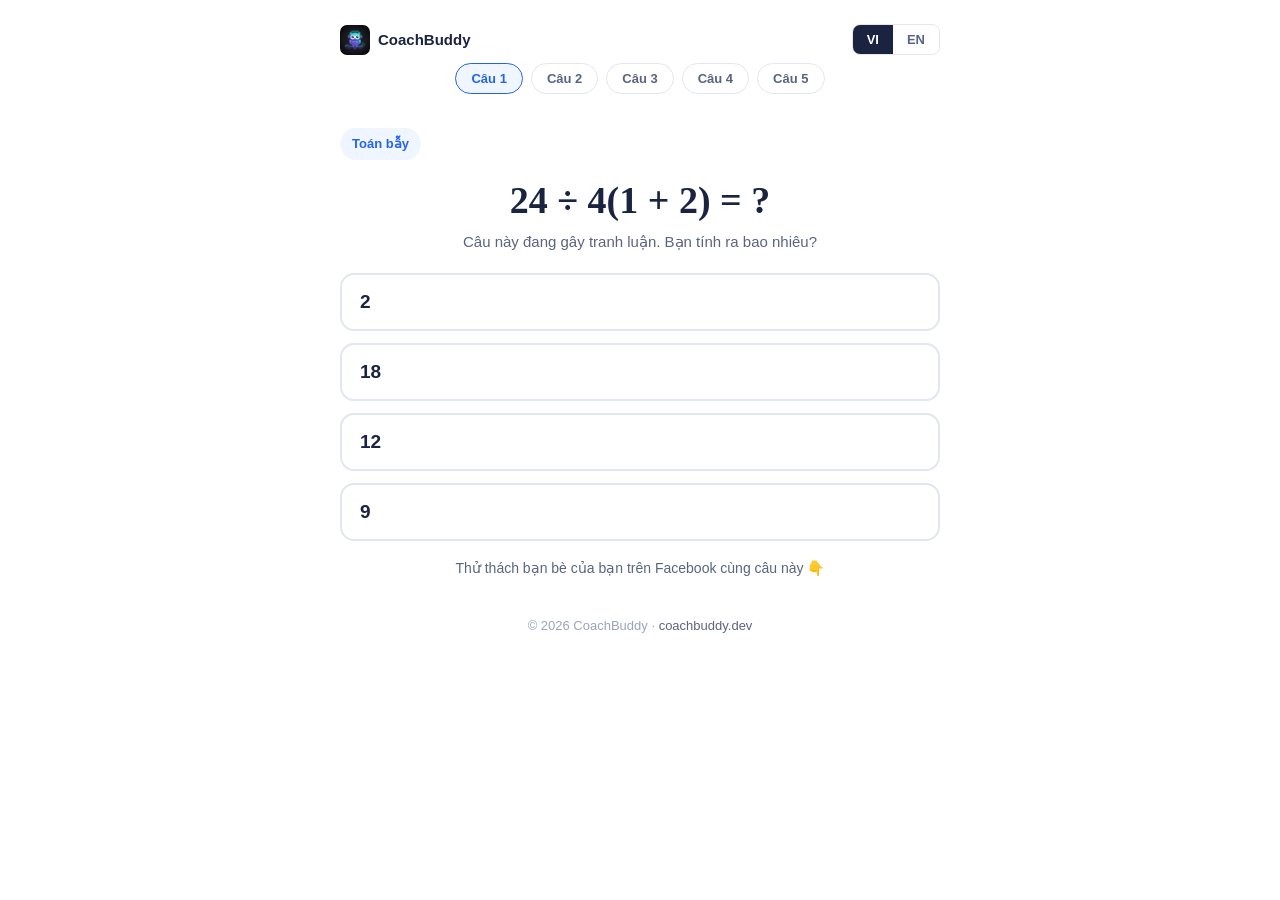
==== quiz/index.html @ d65053ff "Add /quiz campaign page with bilingual VN/EN questions and live response counters (Facebook quiz fun" ====
<!DOCTYPE html>
<html lang="vi">
<head>
  <meta charset="UTF-8" />
  <meta name="viewport" content="width=device-width, initial-scale=1.0" />
  <title>CoachBuddy Quiz — Bạn trả lời đúng không?</title>
  <meta name="description" content="Giải đáp các câu đố viral trên Facebook: xem cách một AI thông thường trả lời, và cách CoachBuddy hướng dẫn để bạn TỰ TÌM RA đáp án." />
  <link rel="stylesheet" href="../style.css" />
  <meta property="og:title" content="Bạn trả lời đúng không? Xem đáp án tại CoachBuddy" />
  <meta property="og:description" content="So sánh cách một AI thông thường trả lời và cách CoachBuddy dạy bạn tự tìm ra đáp án." />
  <meta property="og:type" content="website" />
  <meta property="og:url" content="https://coachbuddy.dev/quiz/" />
  <meta property="og:image" content="https://coachbuddy.dev/logo.png" />
  <link rel="canonical" href="https://coachbuddy.dev/quiz/" />
  <style>
    .quiz-wrap { max-width: 640px; margin: 0 auto; padding: 24px 20px 64px; font-family: Arial, sans-serif; }
    .quiz-top { display:flex; align-items:center; justify-content:space-between; margin-bottom:8px; }
    .quiz-top a { display:flex; align-items:center; gap:8px; font-weight:700; color:var(--navy); font-size:15px; text-decoration:none; }
    .quiz-top a:hover { text-decoration:none; }
    .qlang { display:flex; gap:0; border:1px solid var(--border); border-radius:8px; overflow:hidden; }
    .qlang button { background:#fff; border:none; padding:7px 14px; font-size:13px; font-weight:700; cursor:pointer; color:var(--dim); font-family:inherit; }
    .qlang button.on { background:var(--navy); color:#fff; }
    .qtype { display:inline-block; background:var(--blue-light); color:var(--blue); font-weight:700; font-size:13px; padding:5px 12px; border-radius:999px; margin:14px 0 8px; }
    .qtext { font-family: Georgia, serif; font-size: clamp(26px, 7vw, 38px); font-weight:700; color:var(--navy); line-height:1.3; margin: 8px 0 4px; text-align:center; }
    .qsub { color:var(--dim); font-size:15px; text-align:center; margin-bottom:18px; }
    .qtabs { display:flex; gap:8px; justify-content:center; margin: 4px 0 20px; flex-wrap:wrap; }
    .qtabs button { background:#fff; border:1.5px solid var(--border); color:var(--dim); border-radius:999px; padding:7px 15px; font-size:13px; font-weight:700; cursor:pointer; font-family:inherit; }
    .qtabs button.on { border-color:var(--blue); color:var(--blue); background:var(--blue-light); }
    .answers { display:grid; gap:12px; }
    .ans-btn { background:#fff; border:2px solid var(--border); border-radius:14px; padding:16px 18px; font-size:19px; font-weight:700; color:var(--navy); cursor:pointer; text-align:left; font-family:inherit; transition: border-color .15s; }
    .ans-btn:hover { border-color:var(--blue); }
    .ans-btn:disabled { cursor:default; opacity:.85; }
    .ans-btn.correct { border-color:var(--green); background:var(--green-light); }
    .ans-btn.wrong { border-color:#dc2626; background:#fef2f2; }
    .ans-bar { height:8px; border-radius:99px; background:var(--border); margin-top:10px; overflow:hidden; }
    .ans-bar > div { height:100%; background:var(--blue); border-radius:99px; }
    .ans-count { font-size:13px; color:var(--dim); margin-top:5px; font-weight:600; }
    .stats-line { text-align:center; color:var(--muted); font-size:13.5px; margin:14px 0 0; }
    .reveal-box { margin-top:26px; display:none; }
    .reveal-box.show { display:block; }
    .reveal-grid { display:grid; gap:16px; }
    @media(min-width:700px){ .reveal-grid { grid-template-columns:1fr 1fr; } }
    .rbox { border-radius:14px; padding:20px; border:1px solid var(--border); background:var(--surface); }
    .rbox.cb { background:var(--green-light); border-color:#a7f3d0; }
    .rbox h3 { font-size:16px; margin-bottom:10px; }
    .rbox.ai h3 { color:var(--dim); }
    .rbox .ai-answer { font-size:22px; font-weight:700; color:var(--navy); margin:10px 0 4px; }
    .rbox .ai-note { font-size:13.5px; color:var(--muted); }
    .chat { display:flex; flex-direction:column; gap:10px; margin-top:6px; }
    .cbub { padding:10px 14px; border-radius:12px; font-size:14.5px; line-height:1.55; }
    .cbub.t { background:#fff; border:1px solid #a7f3d0; color:var(--navy); }
    .cbub.s { background:#fff; border:1px dashed var(--border); color:var(--dim); font-style:italic; align-self:flex-end; max-width:88%; }
    .verdict { margin-top:12px; font-weight:700; color:var(--green); font-size:15px; }
    .pitch { margin-top:26px; text-align:center; background:var(--surface); border:1px solid var(--border); border-radius:16px; padding:26px 20px; }
    .pitch h2 { font-size:20px; margin-bottom:8px; }
    .pitch p { font-size:15px; margin-bottom:16px; }
    .pitch .btns { display:flex; gap:12px; justify-content:center; flex-wrap:wrap; }
    .btn { display:inline-block; padding:13px 28px; border-radius:10px; font-weight:700; font-size:15px; text-decoration:none; font-family:Arial,sans-serif; cursor:pointer; border:none; }
    .btn-primary { background:var(--blue); color:#fff; }
    .btn-primary:hover { background:#1d4ed8; text-decoration:none; color:#fff; }
    .btn-outline { background:transparent; border:2px solid var(--border); color:var(--dim); }
    .btn-outline:hover { border-color:var(--blue); color:var(--blue); text-decoration:none; }
    .quiz-foot { text-align:center; margin-top:34px; color:var(--muted); font-size:13px; }
    .quiz-foot a { color:var(--dim); }
    .qshare { text-align:center; margin-top:16px; color:var(--dim); font-size:14px; }
  </style>
</head>
<body>

<div class="quiz-wrap">
  <div class="quiz-top">
    <a href="../index.html"><img src="../logo.png" alt="CoachBuddy" style="width:30px;height:30px;border-radius:7px;"> CoachBuddy</a>
    <div class="qlang">
      <button id="langVi" onclick="setLang('vi')">VI</button>
      <button id="langEn" onclick="setLang('en')">EN</button>
    </div>
  </div>

  <div class="qtabs" id="qTabs"></div>

  <span class="qtype" id="qType"></span>
  <h1 class="qtext" id="qText"></h1>
  <p class="qsub" id="qSub"></p>

  <div class="answers" id="answers"></div>
  <p class="stats-line" id="statsLine"></p>

  <div class="reveal-box" id="revealBox">
    <div class="reveal-grid">
      <div class="rbox ai">
        <h3 id="aiTitle">AI thông thường trả lời</h3>
        <div class="ai-answer" id="aiAnswer"></div>
        <div class="ai-note" id="aiNote"></div>
      </div>
      <div class="rbox cb">
        <h3 id="cbTitle">CoachBuddy hướng dẫn</h3>
        <div class="chat" id="cbChat"></div>
        <div class="verdict" id="cbVerdict"></div>
      </div>
    </div>

    <div class="pitch">
      <h2 id="pitchTitle"></h2>
      <p id="pitchBody"></p>
      <div class="btns">
        <a class="btn btn-primary" id="ctaTrial" href="https://elevate-u-ceda8d9f.base44.app/register" target="_blank"></a>
        <a class="btn btn-outline" id="ctaPricing" href="../order.html"></a>
      </div>
    </div>
  </div>

  <p class="qshare" id="qShare"></p>
  <div class="quiz-foot">© 2026 CoachBuddy · <a href="../index.html">coachbuddy.dev</a></div>
</div>

<script>
(function(){
  var API = 'https://jessica-66f062a1.base44.app/functions/recordQuizEvent';
  var APP_REGISTER = 'https://elevate-u-ceda8d9f.base44.app/register';

  var QUIZ = [
    {
      id: 'q1',
      type: { vi: 'Toán bẫy', en: 'Trap math' },
      text: { vi: '24 ÷ 4(1 + 2) = ?', en: '24 ÷ 4(1 + 2) = ?' },
      sub: { vi: 'Câu này đang gây tranh luận. Bạn tính ra bao nhiêu?', en: 'This one starts arguments. What do you get?' },
      options: ['2', '18', '12', '9'],
      correct: 1,
      ai: { vi: '18. Xong.', en: '18. Done.' },
      chat: {
        vi: [
          ['t', 'Khoan tính vội. Sau khi rút gọn trong ngoặc, biểu thức trở thành 24 ÷ 4 × 3. Vậy ta nhân 4 với 3 trước, hay tính từ trái sang phải?'],
          ['s', 'Ừm… nhân 4 với 3 trước?'],
          ['t', 'Nhân và chia có cùng độ ưu tiên. Khi bằng nhau thì tính theo hướng nào?'],
          ['s', 'Từ trái sang phải!'],
          ['t', 'Chính xác. Vậy 24 ÷ 4 bằng bao nhiêu?'],
          ['s', '6.'],
          ['t', 'Rồi 6 × 3 bằng bao nhiêu?'],
          ['s', '18!'],
          ['t', 'Đúng rồi — 18, không phải 2. Bẫy nằm ở chỗ tưởng số 4 vẫn "neo" trong ngoặc.']
        ],
        en: [
          ['t', 'Before calculating anything — once we simplify the bracket, the expression becomes 24 ÷ 4 × 3. So do we multiply 4 by 3 first, or work left to right?'],
          ['s', 'Hmm… multiply 4 by 3 first?'],
          ['t', 'Multiplication and division have the SAME priority. When priorities are equal, which direction do we go?'],
          ['s', 'Left to right!'],
          ['t', 'Exactly. So what is 24 ÷ 4?'],
          ['s', '6.'],
          ['t', 'And then 6 × 3?'],
          ['s', '18!'],
          ['t', 'Correct — 18, not 2. The trap is thinking the 4 is still "glued" to the bracket.']
        ]
      },
      verdict: { vi: 'Đáp án: 18 — và bạn tự tìm ra nó.', en: 'Answer: 18 — and you found it yourself.' }
    },
    {
      id: 'q2',
      type: { vi: 'Quy luật số', en: 'Number pattern' },
      text: { vi: '9 = 90, 8 = 72, 7 = 56, 6 = 42, 3 = ?', en: '9 = 90, 8 = 72, 7 = 56, 6 = 42, 3 = ?' },
      sub: { vi: 'Đừng nhìn cả dãy. Chỉ nhìn MỘT cặp số.', en: 'Don\'t stare at the whole list. Look at ONE pair.' },
      options: ['30', '12', '14', '6'],
      correct: 1,
      ai: { vi: '12. Xong.', en: '12. Done.' },
      chat: {
        vi: [
          ['t', 'Đừng lo tìm quy luật cả dãy ngay. Chỉ nhìn cặp đầu: 9 → 90. Số nào nhân với 9 ra 90?'],
          ['s', '10.'],
          ['t', 'Vậy mỗi số có vẻ được nhân với…?'],
          ['s', 'Chính nó cộng 1! 9 × 10, 8 × 9…'],
          ['t', 'Kiểm tra thử với 7 xem?'],
          ['s', '7 × 8 = 56. Đúng rồi!'],
          ['t', 'Vậy 3 nhân với bao nhiêu?'],
          ['s', '3 × 4 = 12!']
        ],
        en: [
          ['t', 'Don\'t try to see the whole pattern yet. Just look at the first pair: 9 → 90. What times 9 gives 90?'],
          ['s', '10.'],
          ['t', 'So each number seems to be multiplied by…?'],
          ['s', 'Itself plus one! 9 × 10, 8 × 9…'],
          ['t', 'Check it against 7.'],
          ['s', '7 × 8 = 56. It works!'],
          ['t', 'So what is 3 multiplied by?'],
          ['s', '3 × 4 = 12!']
        ]
      },
      verdict: { vi: 'Đáp án: 12. Ai trả lời 30 đã bị "bẫy trừ đều" đánh lừa.', en: 'Answer: 12. If you said 30, the "even subtraction" trap got you.' }
    },
    {
      id: 'q3',
      type: { vi: 'Câu đố logic', en: 'Lateral riddle' },
      text: { vi: 'Cộng 5 vào 9… ra 2. Tại sao?', en: 'Add 5 to 9… and get 2. How?' },
      sub: { vi: 'Trong phép tính thường thì đây là điều bất khả. Vậy còn nơi nào khác?', en: 'In ordinary arithmetic this is impossible. Where else could it be true?' },
      options: [
        { vi: 'Một phép tính sai', en: 'A calculation error' },
        { vi: 'Trên đồng hồ', en: 'On a clock' },
        { vi: 'Trong số La Mã', en: 'In Roman numerals' },
        { vi: 'Không bao giờ có thể', en: 'It can never happen' }
      ],
      correct: 1,
      ai: { vi: 'Trên đồng hồ: 9 giờ cộng 5 tiếng là 2 giờ. Xong.', en: 'On a clock: 9 o\'clock plus 5 hours is 2 o\'clock. Done.' },
      chat: {
        vi: [
          ['t', 'Giả sử phép cộng này ĐÚNG thì ở đâu đó. Trong phép tính thường, 9 + 5 bao nhiêu?'],
          ['s', '14.'],
          ['t', 'Vậy để bằng 2, con số 14 phải "quay vòng" thành 2. Cái gì có số 14 rồi quay về 2?'],
          ['s', '…Chu kỳ 12!'],
          ['t', 'Chính xác. Cái gì chạy theo chu kỳ 12?'],
          ['s', 'Mặt đồng hồ! 9 giờ + 5 tiếng = 2 giờ.']
        ],
        en: [
          ['t', 'Suppose this addition is true somewhere. In ordinary arithmetic, what is 9 + 5?'],
          ['s', '14.'],
          ['t', 'So for it to equal 2, the 14 must "wrap around" to 2. What turns 14 into 2?'],
          ['s', '…A cycle of 12!'],
          ['t', 'Exactly. What runs on a 12-cycle?'],
          ['s', 'A clock face! 9 o\'clock + 5 hours = 2 o\'clock.']
        ]
      },
      verdict: { vi: 'Đáp án: trên đồng hồ.', en: 'Answer: on a clock.' }
    },
    {
      id: 'q4',
      type: { vi: 'Bẫy tư duy', en: 'Thinking trap' },
      text: { vi: 'Cây gậy và quả bóng tổng cộng $1.10. Gậy đắt hơn bóng $1.00. Quả bóng giá bao nhiêu?', en: 'A bat and a ball cost $1.10 together. The bat costs $1.00 more than the ball. How much is the ball?' },
      sub: { vi: 'Hơn 50% sinh viên đại học trả lời sai câu này.', en: 'Over 50% of university students get this one wrong.' },
      options: ['$0.10', '$0.05', '$1.00', '$0.15'],
      correct: 1,
      ai: { vi: '$0.05. Xong.', en: '$0.05. Done.' },
      chat: {
        vi: [
          ['t', 'Giả sử bóng giá $0.10 như ta thường nghĩ ngay. Vậy gậy giá bao nhiêu?'],
          ['s', 'Đắt hơn $1.00 nên là $1.10.'],
          ['t', 'Tổng cộng là bao nhiêu?'],
          ['s', '$0.10 + $1.10 = $1.20… Ơ, không đúng!'],
          ['t', 'Đề bài nói tổng là bao nhiêu?'],
          ['s', '$1.10. Vậy giả định đầu sai rồi.'],
          ['t', 'Đúng. Vậy thử: bóng giá x, gậy giá x + $1.00. Tổng 2x + 1.00 = ?'],
          ['s', '$1.10 → 2x = $0.10 → x = $0.05!']
        ],
        en: [
          ['t', 'Suppose the ball is $0.10, as intuition suggests. Then what does the bat cost?'],
          ['s', 'A dollar more, so $1.10.'],
          ['t', 'And the total?'],
          ['s', '$0.10 + $1.10 = $1.20… wait, that\'s wrong!'],
          ['t', 'What did the problem say the total was?'],
          ['s', '$1.10. So my first guess was wrong.'],
          ['t', 'Right. Now try: ball is x, bat is x + $1.00. So 2x + 1.00 = ?'],
          ['s', '$1.10 → 2x = $0.10 → x = $0.05!']
        ]
      },
      verdict: { vi: 'Đáp án: $0.05 — tự kiểm tra giả định là bước quan trọng nhất.', en: 'Answer: $0.05 — testing your assumption is the key move.' }
    },
    {
      id: 'q5',
      type: { vi: 'Toán đọc kỹ', en: 'Careful reading' },
      text: { vi: 'Một nửa của 2 + 2 = ?', en: 'Half of 2 + 2 = ?' },
      sub: { vi: 'Nghe dễ. Đọc chậm lại xem.', en: 'Sounds easy. Read it again, slowly.' },
      options: ['2', '3', '1', '4'],
      correct: 1,
      ai: { vi: '3. Xong.', en: '3. Done.' },
      chat: {
        vi: [
          ['t', 'Đọc chậm nhé. "Một nửa của 2" là bao nhiêu?'],
          ['s', '1.'],
          ['t', 'Vậy cả biểu thức thực ra là gì?'],
          ['s', '1 + 2.'],
          ['t', 'Bằng bao nhiêu?'],
          ['s', '3!'],
          ['t', 'Đúng. Bẫy là đọc thành "một nửa của (2 + 2)" = 2.']
        ],
        en: [
          ['t', 'Read it slowly. What is "half of 2"?'],
          ['s', '1.'],
          ['t', 'So the expression really is…?'],
          ['s', '1 + 2.'],
          ['t', 'Which is?'],
          ['s', '3!'],
          ['t', 'Correct. The trap is reading it as "half of (2 + 2)" = 2.']
        ]
      },
      verdict: { vi: 'Đáp án: 3.', en: 'Answer: 3.' }
    }
  ];

  var UI = {
    vi: {
      tabs: ['Câu 1','Câu 2','Câu 3','Câu 4','Câu 5'],
      statsViews: function(v){ return v + ' người đã xem câu này'; },
      statsVotes: function(v){ return v + ' người đã trả lời'; },
      pick: 'Bạn chọn đáp án nào? Kết quả sẽ hiện ngay sau đó.',
      aiTitle: 'AI thông thường trả lời',
      aiNote: 'Đưa đáp án. Hết. Ngày mai bạn vẫn phải nhờ nó.',
      cbTitle: 'CoachBuddy hướng dẫn',
      pitchTitle: 'Sự khác biệt không nằm ở đáp án',
      pitchBody: 'Mọi AI đều biết đáp án. CoachBuddy dạy con bạn cách TỰ TÌM RA đáp án — và kỹ năng đó ở lại cả đời. Đó là điều một câu trả lời nhanh không làm được.',
      ctaTrial: 'Dùng thử miễn phí',
      ctaPricing: 'Xem học phí',
      share: 'Thử thách bạn bè của bạn trên Facebook cùng câu này 👇',
      answered: 'Bạn đã trả lời:',
      others: 'Kết quả từ những người đã trả lời:'
    },
    en: {
      tabs: ['Q1','Q2','Q3','Q4','Q5'],
      statsViews: function(v){ return v + ' people viewed this question'; },
      statsVotes: function(v){ return v + ' people answered'; },
      pick: 'Pick your answer. Results appear right after.',
      aiTitle: 'An ordinary AI answers',
      aiNote: 'Gives the answer. Done. Tomorrow you still need it.',
      cbTitle: 'CoachBuddy guides',
      pitchTitle: 'The difference isn\'t the answer',
      pitchBody: 'Every AI knows the answer. CoachBuddy teaches your child to FIND the answer themselves — a skill that stays for life. A quick reply can\'t do that.',
      ctaTrial: 'Try it free',
      ctaPricing: 'See pricing',
      share: 'Challenge your friends on Facebook with this one 👇',
      answered: 'You answered:',
      others: 'Results from everyone who answered:'
    }
  };

  var lang = 'vi';
  var current = 0;
  var stats = { views: 0, votes: {}, totalVotes: 0, cta: 0 };

  function qs(name){
    var m = new RegExp('[?&]' + name + '=([^&]*)').exec(window.location.search);
    return m ? decodeURIComponent(m[1]) : null;
  }
  function setLang(l){
    lang = l;
    document.getElementById('langVi').className = l === 'vi' ? 'on' : '';
    document.getElementById('langEn').className = l === 'en' ? 'on' : '';
    document.documentElement.lang = l;
    try { localStorage.setItem('cb_lang', l); } catch(e){}
    render();
  }
  function optText(o){ return typeof o === 'object' ? o[lang] : o; }

  function record(eventType, answer, cb){
    var q = QUIZ[current];
    try {
      fetch(API, {
        method: 'POST',
        headers: { 'Content-Type': 'application/json' },
        body: JSON.stringify({
          question_id: q.id,
          event_type: eventType,
          answer: answer,
          lang: lang,
          source: qs('src') || '',
          referrer: document.referrer || ''
        })
      }).then(function(r){ return r.json(); }).then(function(d){
        if (d && d.stats) { stats = d.stats; renderStats(); }
        if (cb) cb();
      }).catch(function(){ if (cb) cb(); });
    } catch(e) { if (cb) cb(); }
  }

  function viewKey(){ return 'quiz_view_' + QUIZ[current].id; }
  function voteKey(){ return 'quiz_vote_' + QUIZ[current].id; }

  function renderStats(){
    var u = UI[lang];
    var el = document.getElementById('statsLine');
    var bits = [];
    if (stats.views > 0) bits.push(u.statsViews(stats.views));
    if (stats.totalVotes > 0) bits.push(u.statsVotes(stats.totalVotes));
    el.textContent = bits.length ? bits.join(' · ') : '';
  }

  function render(){
    var u = UI[lang];
    var q = QUIZ[current];

    // tabs
    var tabs = document.getElementById('qTabs');
    tabs.innerHTML = '';
    QUIZ.forEach(function(qq, i){
      var b = document.createElement('button');
      b.textContent = u.tabs[i];
      b.className = i === current ? 'on' : '';
      b.onclick = function(){ go(i); };
      tabs.appendChild(b);
    });

    document.getElementById('qType').textContent = q.type[lang];
    document.getElementById('qText').textContent = q.text[lang];
    document.getElementById('qSub').textContent = q.sub[lang];
    document.getElementById('aiTitle').textContent = u.aiTitle;
    document.getElementById('aiNote').textContent = u.aiNote;
    document.getElementById('cbTitle').textContent = u.cbTitle;
    document.getElementById('pitchTitle').textContent = u.pitchTitle;
    document.getElementById('pitchBody').textContent = u.pitchBody;
    document.getElementById('ctaTrial').textContent = u.ctaTrial;
    document.getElementById('ctaPricing').textContent = u.ctaPricing;
    document.getElementById('ctaTrial').onclick = function(){ record('cta', 'trial'); };
    document.getElementById('ctaPricing').onclick = function(){ record('cta', 'pricing'); };
    document.getElementById('qShare').textContent = u.share;
    document.getElementById('aiAnswer').textContent = q.ai[lang];

    // coach chat
    var chat = document.getElementById('cbChat');
    chat.innerHTML = '';
    q.chat[lang].forEach(function(turn){
      var d = document.createElement('div');
      d.className = turn[0] === 't' ? 'cbub t' : 'cbub s';
      d.textContent = turn[1];
      chat.appendChild(d);
    });
    document.getElementById('cbVerdict').textContent = q.verdict[lang];

    // answers
    var box = document.getElementById('answers');
    box.innerHTML = '';
    var alreadyVoted = null;
    try { alreadyVoted = localStorage.getItem(voteKey()); } catch(e){}
    q.options.forEach(function(o, i){
      var b = document.createElement('button');
      b.className = 'ans-btn';
      b.textContent = optText(o);
      if (alreadyVoted !== null) {
        b.disabled = true;
        var chosen = alreadyVoted === String(i);
        if (i === q.correct) b.classList.add('correct');
        else if (chosen) b.classList.add('wrong');
        if (stats.totalVotes > 0) {
          var n = stats.votes[String(i)] || 0;
          var pct = stats.totalVotes ? Math.round(n * 100 / stats.totalVotes) : 0;
          var bar = document.createElement('div');
          bar.className = 'ans-bar';
          bar.innerHTML = '<div style="width:' + pct + '%"></div>';
          var cnt = document.createElement('div');
          cnt.className = 'ans-count';
          cnt.textContent = pct + '% (' + n + ')';
          b.appendChild(bar); b.appendChild(cnt);
        }
        b.onclick = null;
      } else {
        b.onclick = function(){
          try { localStorage.setItem(voteKey(), String(i)); } catch(e){}
          record('vote', String(i), function(){ render(); reveal(); });
          document.getElementById('answers').style.display = 'none';
        };
      }
      box.appendChild(b);
    });
    if (alreadyVoted !== null) { box.style.display = ''; reveal(); }
    renderStats();
  }

  function reveal(){
    var key = 'quiz_reveal_' + QUIZ[current].id;
    var seen = false;
    try { seen = !!localStorage.getItem(key); localStorage.setItem(key, '1'); } catch(e){}
    document.getElementById('revealBox').classList.add('show');
    if (!seen) record('reveal', '');
  }

  function go(i){
    current = i;
    try { history.replaceState(null, '', '?q=' + (i+1) + (qs('src') ? '&src=' + qs('src') : '')); } catch(e){}
    var seen = false;
    try { seen = !!localStorage.getItem(viewKey()); localStorage.setItem(viewKey(), '1'); } catch(e){}
    render();
    window.scrollTo(0, 0);
    if (!seen) record('view', '');
  }

  // init
  var saved = null;
  try { saved = localStorage.getItem('cb_lang'); } catch(e){}
  var qParam = parseInt(qs('q') || '1', 10);
  current = (qParam >= 1 && qParam <= QUIZ.length) ? qParam - 1 : 0;
  setLang(saved === 'en' ? 'en' : 'vi');
  go(current);
})();
</script>
</body>
</html>
---- style.css ----
/* ── RESET & BASE ── */
*, *::before, *::after { box-sizing: border-box; margin: 0; padding: 0; }
:root {
  --bg: #ffffff;
  --surface: #f8f9fc;
  --border: #e2e6f0;
  --navy: #1a2340;
  --blue: #2563eb;
  --blue-light: #eff6ff;
  --green: #059669;
  --green-light: #ecfdf5;
  --text: #1a2340;
  --dim: #5a6480;
  --muted: #9aa3be;
  --radius: 12px;
  --shadow: 0 2px 16px rgba(26,35,64,0.08);
  --shadow-lg: 0 8px 40px rgba(26,35,64,0.13);
}
html { scroll-behavior: smooth; }
body {
  background: var(--bg);
  color: var(--text);
  font-family: 'Georgia', 'Times New Roman', serif;
  line-height: 1.7;
  font-size: 17px;
}
h1,h2,h3,h4,h5 { font-family: 'Georgia', serif; font-weight: 700; line-height: 1.2; color: var(--navy); }
p { color: var(--dim); }
a { color: var(--blue); text-decoration: none; }
a:hover { text-decoration: underline; }
img { max-width: 100%; height: auto; }

/* ── LAYOUT ── */
.container { max-width: 1080px; margin: 0 auto; padding: 0 24px; }
.section { padding: 80px 0; }
.section-sm { padding: 48px 0; }

/* ── NAV ── */
nav {
  background: #fff;
  border-bottom: 1px solid var(--border);
  position: sticky; top: 0; z-index: 100;
  box-shadow: 0 1px 8px rgba(26,35,64,0.06);
}
.nav-inner {
  display: flex; align-items: center; justify-content: space-between;
  height: 70px; max-width: 1080px; margin: 0 auto; padding: 0 24px;
}
.nav-logo { display: flex; align-items: center; gap: 10px; }
.nav-logo .logo-icon {
  width: 42px; height: 42px; border-radius: 10px;
  background: linear-gradient(135deg, #2563eb, #1a40a8);
  display: flex; align-items: center; justify-content: center;
  color: #fff; font-weight: 900; font-size: 18px; font-family: Georgia, serif;
}
.nav-logo span { font-weight: 700; font-size: 20px; color: var(--navy); font-family: Georgia, serif; }
.nav-links { display: flex; align-items: center; gap: 32px; }
.nav-links a { color: var(--dim); font-size: 15px; font-family: 'Arial', sans-serif; font-weight: 500; transition: color 0.2s; }
.nav-links a:hover, .nav-links a.active { color: var(--navy); text-decoration: none; }
.nav-cta {
  background: var(--blue); color: #fff !important;
  padding: 10px 22px; border-radius: 8px; font-weight: 600 !important;
}
.nav-cta:hover { background: #1d4ed8; text-decoration: none !important; }
.hamburger { display: none; background: none; border: none; cursor: pointer; padding: 4px; }
.hamburger span { display: block; width: 24px; height: 2px; background: var(--navy); margin: 5px 0; border-radius: 2px; }

/* ── BUTTONS ── */
.btn {
  display: inline-block; padding: 13px 28px; border-radius: 8px;
  font-weight: 600; font-size: 15px; cursor: pointer; border: none;
  font-family: Arial, sans-serif; transition: all 0.2s; text-align: center;
}
.btn-primary { background: var(--blue); color: #fff; }
.btn-primary:hover { background: #1d4ed8; text-decoration: none; color: #fff; }
.btn-outline { background: transparent; border: 2px solid var(--border); color: var(--dim); }
.btn-outline:hover { border-color: var(--blue); color: var(--blue); text-decoration: none; }
.btn-green { background: var(--green); color: #fff; }
.btn-green:hover { background: #047857; text-decoration: none; color: #fff; }
.btn-sm { padding: 8px 18px; font-size: 13px; }
.btn-lg { padding: 16px 40px; font-size: 17px; }

/* ── HERO (HOME) ── */
.hero {
  background: linear-gradient(135deg, #f0f4ff 0%, #ffffff 60%);
  border-bottom: 1px solid var(--border);
  padding: 90px 0 80px;
}
.hero-inner { display: grid; grid-template-columns: 1fr 1fr; gap: 60px; align-items: center; }
.hero-tag {
  display: inline-block; background: var(--blue-light); color: var(--blue);
  padding: 5px 14px; border-radius: 999px; font-size: 12px; font-weight: 700;
  letter-spacing: 0.5px; text-transform: uppercase; margin-bottom: 20px;
  font-family: Arial, sans-serif;
}
.hero h1 { font-size: clamp(32px, 4vw, 52px); margin-bottom: 20px; }
.hero p { font-size: 18px; color: var(--dim); margin-bottom: 36px; line-height: 1.8; }
.hero-btns { display: flex; gap: 14px; flex-wrap: wrap; }
.hero-image {
  background: linear-gradient(135deg, #e0e9ff, #f0f4ff);
  border-radius: 20px; padding: 48px 40px; text-align: center;
  border: 1px solid var(--border);
}
.hero-image .big-icon { font-size: 72px; margin-bottom: 16px; }
.hero-image h3 { color: var(--navy); font-size: 20px; margin-bottom: 8px; }
.hero-image p { font-size: 14px; color: var(--dim); margin: 0; }
.trust-bar {
  display: flex; gap: 32px; flex-wrap: wrap; margin-top: 48px;
  padding-top: 32px; border-top: 1px solid var(--border);
}
.trust-item { display: flex; align-items: center; gap: 8px; }
.trust-item .icon { font-size: 20px; }
.trust-item span { font-size: 14px; color: var(--dim); font-family: Arial, sans-serif; }

/* ── SECTION HEADERS ── */
.section-header { text-align: center; margin-bottom: 52px; }
.section-header .label {
  display: inline-block; background: var(--blue-light); color: var(--blue);
  padding: 4px 14px; border-radius: 999px; font-size: 11px; font-weight: 700;
  letter-spacing: 1px; text-transform: uppercase; margin-bottom: 14px;
  font-family: Arial, sans-serif;
}
.section-header h2 { font-size: clamp(26px, 3.5vw, 40px); margin-bottom: 14px; }
.section-header p { color: var(--dim); font-size: 17px; max-width: 560px; margin: 0 auto; }

/* ── CARDS ── */
.cards-grid { display: grid; grid-template-columns: repeat(auto-fit, minmax(280px, 1fr)); gap: 24px; }
.card {
  background: #fff; border: 1px solid var(--border);
  border-radius: var(--radius); padding: 32px 28px;
  box-shadow: var(--shadow); transition: box-shadow 0.2s, transform 0.2s;
}
.card:hover { box-shadow: var(--shadow-lg); transform: translateY(-2px); }
.card-icon { font-size: 36px; margin-bottom: 16px; }
.card h3 { font-size: 18px; margin-bottom: 10px; }
.card p { font-size: 14px; color: var(--dim); line-height: 1.7; margin: 0; }

/* ── BLOG LIST ── */
.blog-list { display: flex; flex-direction: column; gap: 0; }
.blog-item {
  display: flex; align-items: center; justify-content: space-between;
  padding: 18px 0; border-bottom: 1px solid var(--border);
  gap: 20px; cursor: pointer; transition: background 0.15s;
}
.blog-item:hover .blog-title { color: var(--blue); }
.blog-item-left { display: flex; align-items: center; gap: 16px; flex: 1; }
.blog-cat {
  background: var(--blue-light); color: var(--blue);
  padding: 3px 10px; border-radius: 999px; font-size: 11px;
  font-weight: 700; white-space: nowrap; font-family: Arial, sans-serif;
}
.blog-title { font-size: 16px; font-weight: 600; color: var(--navy); transition: color 0.2s; font-family: Georgia, serif; }
.blog-date { font-size: 13px; color: var(--muted); white-space: nowrap; font-family: Arial, sans-serif; }

/* ── BLOG POST ── */
.post-header { background: var(--surface); border-bottom: 1px solid var(--border); padding: 60px 0 48px; }
.post-meta { display: flex; align-items: center; gap: 16px; margin-bottom: 20px; flex-wrap: wrap; }
.post-body { max-width: 720px; margin: 0 auto; padding: 48px 24px; }
.post-body h2 { margin: 36px 0 14px; font-size: 26px; }
.post-body h3 { margin: 28px 0 10px; font-size: 20px; }
.post-body p { margin-bottom: 20px; line-height: 1.9; color: var(--dim); }
.post-body ul, .post-body ol { margin: 0 0 20px 24px; color: var(--dim); }
.post-body li { margin-bottom: 8px; line-height: 1.8; }
.post-body blockquote {
  border-left: 4px solid var(--blue); padding: 16px 24px;
  background: var(--blue-light); border-radius: 0 8px 8px 0;
  margin: 24px 0; font-style: italic; color: var(--navy);
}

/* ── COMMENTS ── */
.comments-section { max-width: 720px; margin: 0 auto; padding: 0 24px 60px; }
.comments-section h3 { font-size: 22px; margin-bottom: 28px; padding-top: 40px; border-top: 1px solid var(--border); }
.comment-form { background: var(--surface); border: 1px solid var(--border); border-radius: var(--radius); padding: 28px; margin-bottom: 36px; }
.form-row { display: grid; grid-template-columns: 1fr 1fr; gap: 16px; margin-bottom: 16px; }
.form-group { display: flex; flex-direction: column; gap: 6px; margin-bottom: 16px; }
.form-group label { font-size: 13px; font-weight: 600; color: var(--navy); font-family: Arial, sans-serif; }
.form-group input, .form-group textarea, .form-group select {
  padding: 11px 14px; border: 1px solid var(--border); border-radius: 8px;
  font-size: 15px; font-family: inherit; color: var(--text);
  background: #fff; transition: border-color 0.2s; outline: none;
}
.form-group input:focus, .form-group textarea:focus { border-color: var(--blue); }
.form-group textarea { min-height: 100px; resize: vertical; }
.comment-item {
  background: #fff; border: 1px solid var(--border); border-radius: var(--radius);
  padding: 20px 24px; margin-bottom: 16px;
}
.comment-author { font-weight: 700; color: var(--navy); font-size: 15px; font-family: Arial, sans-serif; }
.comment-date { font-size: 12px; color: var(--muted); margin-left: 10px; font-family: Arial, sans-serif; }
.comment-text { margin-top: 10px; color: var(--dim); font-size: 15px; line-height: 1.7; }
.comment-pending { font-size: 12px; color: var(--muted); font-style: italic; margin-top: 6px; font-family: Arial, sans-serif; }

/* ── TESTIMONIALS ── */
.testimonial {
  background: var(--surface); border: 1px solid var(--border);
  border-radius: var(--radius); padding: 28px; position: relative;
}
.testimonial::before { content: '"'; font-size: 60px; color: var(--blue); opacity: 0.2; position: absolute; top: 10px; left: 20px; line-height: 1; font-family: Georgia; }
.testimonial p { font-style: italic; color: var(--dim); font-size: 16px; line-height: 1.8; margin-bottom: 16px; }
.testimonial-author { font-weight: 700; font-size: 14px; color: var(--navy); font-family: Arial, sans-serif; }
.testimonial-role { font-size: 13px; color: var(--muted); font-family: Arial, sans-serif; }

/* ── PRICING ── */
.pricing-grid { display: grid; grid-template-columns: repeat(auto-fit, minmax(260px, 1fr)); gap: 24px; }
.pricing-card {
  background: #fff; border: 2px solid var(--border);
  border-radius: 16px; padding: 36px 28px; text-align: center;
  transition: border-color 0.2s, box-shadow 0.2s;
}
.pricing-card.featured { border-color: var(--blue); box-shadow: var(--shadow-lg); }
.pricing-card .featured-badge {
  background: var(--blue); color: #fff; font-size: 11px; font-weight: 700;
  padding: 4px 12px; border-radius: 999px; display: inline-block;
  margin-bottom: 16px; font-family: Arial, sans-serif;
}
.pricing-card h3 { font-size: 20px; margin-bottom: 8px; }
.pricing-card .price { font-size: 42px; font-weight: 900; color: var(--navy); margin: 16px 0 4px; font-family: Arial, sans-serif; }
.pricing-card .price span { font-size: 18px; font-weight: 400; color: var(--muted); }
.pricing-card .desc { font-size: 14px; color: var(--dim); margin-bottom: 24px; }
.pricing-features { list-style: none; text-align: left; margin-bottom: 28px; }
.pricing-features li { display: flex; align-items: center; gap: 10px; font-size: 14px; color: var(--dim); padding: 6px 0; font-family: Arial, sans-serif; }
.pricing-features li::before { content: "✓"; color: var(--green); font-weight: 700; }

/* ── ABOUT ── */
.about-grid { display: grid; grid-template-columns: 1fr 2fr; gap: 60px; align-items: start; }
.about-photo {
  background: linear-gradient(135deg, #e0e9ff, #f0f4ff);
  border-radius: 16px; padding: 40px 30px; text-align: center;
  border: 1px solid var(--border);
}
.about-photo .avatar { font-size: 72px; margin-bottom: 16px; display: block; }
.about-photo h3 { font-size: 20px; margin-bottom: 6px; }
.about-photo p { font-size: 14px; color: var(--dim); margin: 0; }
.about-content h2 { font-size: 36px; margin-bottom: 20px; }
.about-content p { margin-bottom: 20px; line-height: 1.9; }
.credentials { display: flex; flex-direction: column; gap: 12px; margin-top: 28px; }
.credential-item { display: flex; align-items: flex-start; gap: 14px; padding: 16px; background: var(--surface); border-radius: 10px; border: 1px solid var(--border); }
.credential-icon { font-size: 24px; }
.credential-text h4 { font-size: 15px; margin-bottom: 4px; color: var(--navy); }
.credential-text p { font-size: 13px; color: var(--dim); margin: 0; }

/* ── FOOTER ── */
footer {
  background: var(--navy); color: #a0aec0;
  padding: 60px 0 32px; border-top: 1px solid #2d3748;
}
.footer-inner { display: grid; grid-template-columns: 2fr 1fr 1fr 1fr; gap: 40px; margin-bottom: 48px; }
.footer-brand .logo-text { font-size: 20px; font-weight: 700; color: #fff; margin-bottom: 12px; font-family: Georgia, serif; }
.footer-brand p { font-size: 14px; line-height: 1.8; max-width: 260px; }
.footer-col h4 { color: #fff; font-size: 14px; font-weight: 700; margin-bottom: 16px; font-family: Arial, sans-serif; letter-spacing: 0.5px; text-transform: uppercase; }
.footer-col a { display: block; color: #a0aec0; font-size: 14px; margin-bottom: 10px; font-family: Arial, sans-serif; transition: color 0.2s; }
.footer-col a:hover { color: #fff; text-decoration: none; }
.footer-bottom { border-top: 1px solid #2d3748; padding-top: 24px; display: flex; justify-content: space-between; align-items: center; flex-wrap: wrap; gap: 12px; }
.footer-bottom p { font-size: 13px; font-family: Arial, sans-serif; }

/* ── STUDENTS SECTION (fun) ── */
.students-hero {
  background: linear-gradient(135deg, #0f0c29, #302b63, #24243e);
  color: #fff; padding: 90px 0; text-align: center;
}
.students-hero h1 { color: #fff; font-size: clamp(36px, 5vw, 64px); }
.students-hero p { color: rgba(255,255,255,0.7); font-size: 18px; max-width: 560px; margin: 20px auto 36px; }
.neon-text { color: #a855f7; text-shadow: 0 0 20px rgba(168,85,247,0.5); }
.fun-cards { display: grid; grid-template-columns: repeat(auto-fit, minmax(200px, 1fr)); gap: 16px; }
.fun-card {
  background: rgba(255,255,255,0.05); border: 1px solid rgba(255,255,255,0.1);
  border-radius: 16px; padding: 28px 20px; text-align: center; color: #fff;
  backdrop-filter: blur(10px);
}
.fun-card .emoji { font-size: 44px; display: block; margin-bottom: 14px; }
.fun-card h3 { color: #fff; font-size: 16px; margin-bottom: 8px; }
.fun-card p { color: rgba(255,255,255,0.6); font-size: 13px; margin: 0; }

/* ── ADMIN ── */
.admin-header { background: var(--navy); color: #fff; padding: 20px 0; }
.admin-header h1 { color: #fff; font-size: 22px; }
.admin-nav { display: flex; gap: 8px; flex-wrap: wrap; margin-top: 16px; }
.admin-tab { background: rgba(255,255,255,0.1); color: rgba(255,255,255,0.7); border: none; padding: 8px 18px; border-radius: 6px; cursor: pointer; font-size: 14px; font-family: Arial, sans-serif; transition: all 0.2s; }
.admin-tab.active { background: var(--blue); color: #fff; }
.admin-panel { padding: 36px 0; }
.admin-panel h2 { font-size: 22px; margin-bottom: 24px; }
.admin-card { background: #fff; border: 1px solid var(--border); border-radius: var(--radius); padding: 24px; margin-bottom: 16px; }
.admin-card-header { display: flex; justify-content: space-between; align-items: center; margin-bottom: 12px; }
.admin-card h3 { font-size: 16px; margin: 0; }
.btn-danger { background: #ef4444; color: #fff; }
.btn-danger:hover { background: #dc2626; text-decoration: none; color: #fff; }
.login-box { max-width: 400px; margin: 100px auto; background: #fff; border: 1px solid var(--border); border-radius: 16px; padding: 48px 40px; box-shadow: var(--shadow-lg); text-align: center; }
.login-box h2 { margin-bottom: 8px; }
.login-box p { color: var(--dim); margin-bottom: 28px; font-size: 15px; }
.alert { padding: 12px 16px; border-radius: 8px; font-size: 14px; margin-bottom: 16px; font-family: Arial, sans-serif; }
.alert-success { background: var(--green-light); color: var(--green); border: 1px solid #a7f3d0; }
.alert-error { background: #fef2f2; color: #dc2626; border: 1px solid #fecaca; }

/* ── MOBILE ── */
@media (max-width: 768px) {
  .hero-inner { grid-template-columns: 1fr; }
  .hero-image { display: none; }
  .nav-links { display: none; }
  .hamburger { display: block; }
  .footer-inner { grid-template-columns: 1fr 1fr; }
  .about-grid { grid-template-columns: 1fr; }
  .form-row { grid-template-columns: 1fr; }
}
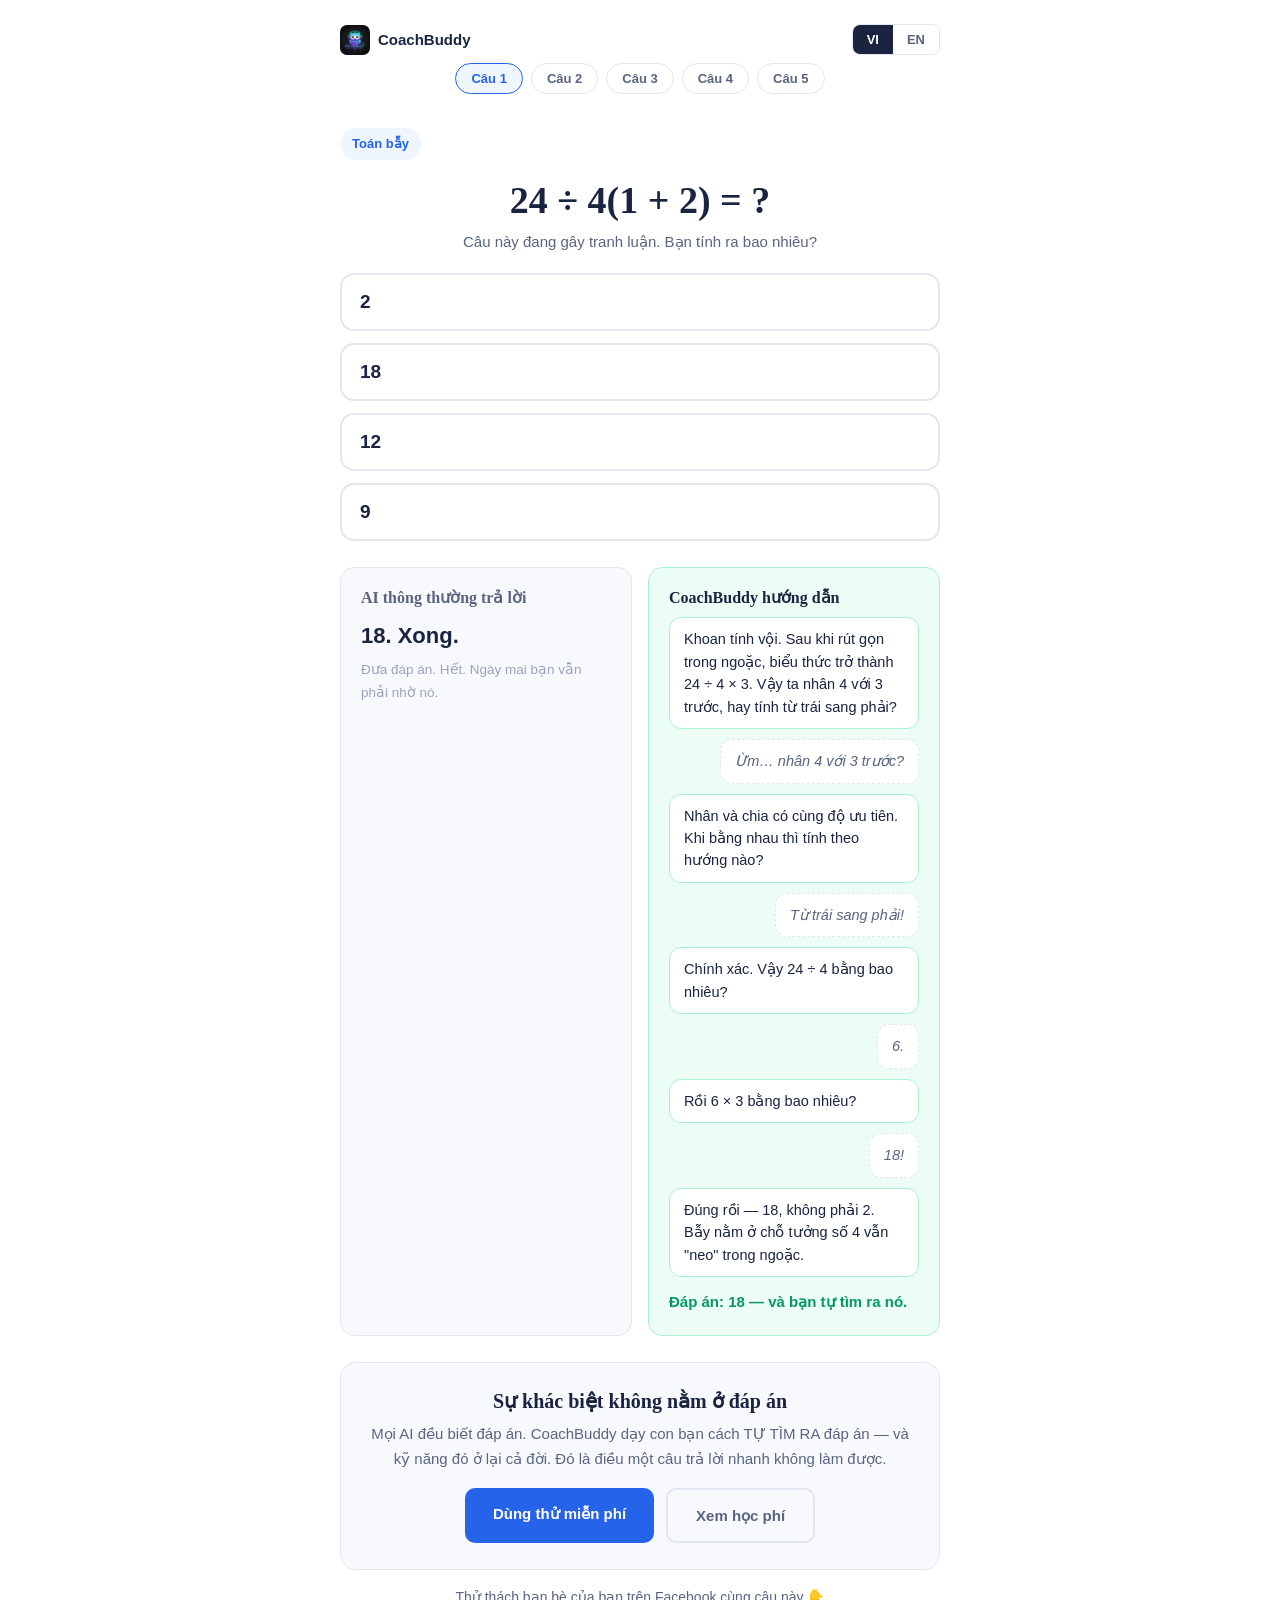
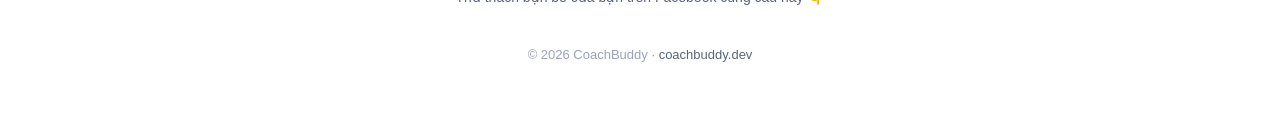
==== commit d90f8356: "Quiz: show AI vs CoachBuddy answer comparison immediately, no click required" ====
--- a/quiz/index.html
+++ b/quiz/index.html
@@ -438,13 +438,12 @@
       } else {
         b.onclick = function(){
           try { localStorage.setItem(voteKey(), String(i)); } catch(e){}
-          record('vote', String(i), function(){ render(); reveal(); });
-          document.getElementById('answers').style.display = 'none';
+          record('vote', String(i), function(){ render(); });
         };
       }
       box.appendChild(b);
     });
-    if (alreadyVoted !== null) { box.style.display = ''; reveal(); }
+    document.getElementById('revealBox').classList.add('show');
     renderStats();
   }
 
@@ -462,6 +461,7 @@
     var seen = false;
     try { seen = !!localStorage.getItem(viewKey()); localStorage.setItem(viewKey(), '1'); } catch(e){}
     render();
+    reveal();
     window.scrollTo(0, 0);
     if (!seen) record('view', '');
   }
